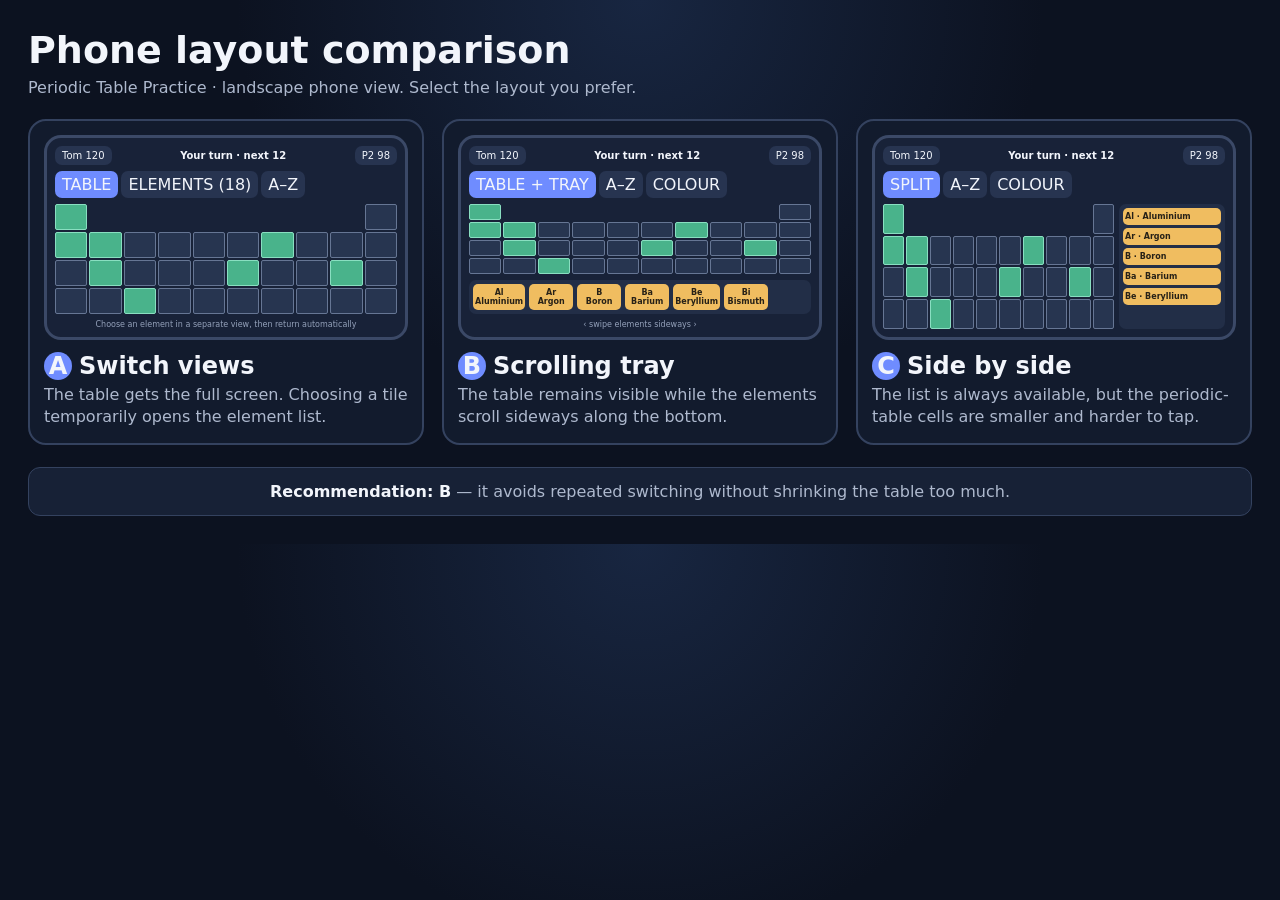
==== design/index.html @ 0b5a7060 "Add reusable design preview page" ====
<!doctype html>
<html lang="en">
<head>
  <meta charset="utf-8">
  <meta name="viewport" content="width=device-width,initial-scale=1">
  <title>Periodic Table Practice — Design Preview</title>
  <style>
    :root{color-scheme:dark;--bg:#0c1220;--panel:#172136;--line:#34425f;--text:#f2f5fb;--muted:#aeb9ce;--accent:#6f8cff;--tile:#f0bd60;--placed:#49b38b}
    *{box-sizing:border-box}body{margin:0;background:radial-gradient(circle at top,#182641,var(--bg) 48%);color:var(--text);font-family:system-ui,-apple-system,Segoe UI,sans-serif}
    main{max-width:1440px;margin:auto;padding:28px}h1{margin:0 0 6px;font-size:clamp(24px,3vw,38px)}.intro{margin:0 0 22px;color:var(--muted)}
    .options{display:grid;grid-template-columns:repeat(3,minmax(260px,1fr));gap:18px}.option{border:2px solid var(--line);border-radius:18px;background:#121b2d;padding:14px;cursor:pointer;transition:.18s transform,.18s border-color,.18s box-shadow}.option:hover{transform:translateY(-2px);border-color:#7183aa}.option.selected{border-color:var(--accent);box-shadow:0 0 0 4px #6f8cff33}.option h2{margin:12px 0 4px}.option p{margin:0;color:var(--muted);line-height:1.4}
    .phone{aspect-ratio:16/9;border:3px solid #3b4967;border-radius:17px;background:#182238;padding:8px;display:flex;flex-direction:column;gap:6px;overflow:hidden}.top{display:flex;justify-content:space-between;align-items:center;font-size:10px}.score,.tab{background:#273450;border-radius:7px;padding:4px 7px}.tabs{display:flex;gap:3px}.tab.on{background:var(--accent)}
    .table{flex:1;min-height:0;display:grid;grid-template-columns:repeat(10,1fr);gap:2px}.cell{border:1px solid #667694;border-radius:2px;background:#273550}.cell.done{background:var(--placed);border-color:#89dfc1}.cell.gap{visibility:hidden}
    .tray{display:flex;gap:4px;overflow:hidden;background:#222e47;border-radius:7px;padding:4px}.tile{flex:0 0 44px;border-radius:5px;background:var(--tile);color:#272117;text-align:center;padding:4px 2px;font-size:8px;font-weight:750}.split{display:grid;grid-template-columns:1fr 31%;gap:5px;flex:1;min-height:0}.list{display:flex;flex-direction:column;gap:3px;overflow:hidden;background:#222e47;border-radius:7px;padding:4px}.list .tile{flex:0 0 auto;text-align:left;width:100%}.hint{text-align:center;color:#94a1ba;font-size:8px}
    .choice{display:inline-grid;place-items:center;width:28px;height:28px;border-radius:50%;background:var(--accent);font-weight:800;margin-right:7px}.result{margin:22px 0 0;padding:14px;border:1px solid var(--line);border-radius:12px;background:var(--panel);text-align:center;color:var(--muted)}.result strong{color:var(--text)}
    @media(max-width:980px){.options{grid-template-columns:1fr}.option{max-width:680px;margin:auto;width:100%}}
    @media (orientation: landscape) and (max-height:500px){main{padding:14px}.phone{min-height:240px}}
    @media(orientation:portrait) and (max-width:700px){body:before{content:"For the intended phone view, rotate your phone to landscape.";display:block;background:#f0bd60;color:#211b12;padding:9px;text-align:center;font-weight:700}main{padding:16px}}
  </style>
</head>
<body>
<main>
  <h1>Phone layout comparison</h1>
  <p class="intro">Periodic Table Practice · landscape phone view. Select the layout you prefer.</p>
  <section class="options">
    <article class="option" data-choice="A" tabindex="0">
      <div class="phone"><div class="top"><span class="score">Tom 120</span><b>Your turn · next 12</b><span class="score">P2 98</span></div><div class="tabs"><span class="tab on">TABLE</span><span class="tab">ELEMENTS (18)</span><span class="tab">A–Z</span></div><div class="table" data-grid></div><div class="hint">Choose an element in a separate view, then return automatically</div></div>
      <h2><span class="choice">A</span>Switch views</h2><p>The table gets the full screen. Choosing a tile temporarily opens the element list.</p>
    </article>
    <article class="option" data-choice="B" tabindex="0">
      <div class="phone"><div class="top"><span class="score">Tom 120</span><b>Your turn · next 12</b><span class="score">P2 98</span></div><div class="tabs"><span class="tab on">TABLE + TRAY</span><span class="tab">A–Z</span><span class="tab">COLOUR</span></div><div class="table" data-grid></div><div class="tray"><span class="tile">Al<br>Aluminium</span><span class="tile">Ar<br>Argon</span><span class="tile">B<br>Boron</span><span class="tile">Ba<br>Barium</span><span class="tile">Be<br>Beryllium</span><span class="tile">Bi<br>Bismuth</span></div><div class="hint">‹ swipe elements sideways ›</div></div>
      <h2><span class="choice">B</span>Scrolling tray</h2><p>The table remains visible while the elements scroll sideways along the bottom.</p>
    </article>
    <article class="option" data-choice="C" tabindex="0">
      <div class="phone"><div class="top"><span class="score">Tom 120</span><b>Your turn · next 12</b><span class="score">P2 98</span></div><div class="tabs"><span class="tab on">SPLIT</span><span class="tab">A–Z</span><span class="tab">COLOUR</span></div><div class="split"><div class="table" data-grid></div><div class="list"><span class="tile">Al · Aluminium</span><span class="tile">Ar · Argon</span><span class="tile">B · Boron</span><span class="tile">Ba · Barium</span><span class="tile">Be · Beryllium</span></div></div></div>
      <h2><span class="choice">C</span>Side by side</h2><p>The list is always available, but the periodic-table cells are smaller and harder to tap.</p>
    </article>
  </section>
  <p class="result" id="result"><strong>Recommendation: B</strong> — it avoids repeated switching without shrinking the table too much.</p>
</main>
<script>
  document.querySelectorAll("[data-grid]").forEach((grid,index)=>{for(let i=0;i<40;i++){const cell=document.createElement("i");cell.className="cell"+([0,10,11,16,21,25,28,32].includes(i)?" done":"")+([1,2,3,4,5,6,7,8].includes(i)?" gap":"");grid.append(cell)}});
  const cards=[...document.querySelectorAll(".option")],result=document.getElementById("result");
  function select(card){cards.forEach(item=>item.classList.remove("selected"));card.classList.add("selected");const choice=card.dataset.choice;localStorage.setItem("periodic-design-phone-layout",choice);result.innerHTML=`Selected: <strong>Option ${choice}</strong>. Tell me the option letter in ChatGPT.`}
  cards.forEach(card=>{card.addEventListener("click",()=>select(card));card.addEventListener("keydown",event=>{if(event.key==="Enter"||event.key===" "){event.preventDefault();select(card)}})});
  const saved=localStorage.getItem("periodic-design-phone-layout"),savedCard=cards.find(card=>card.dataset.choice===saved);if(savedCard)select(savedCard);
</script>
</body>
</html>
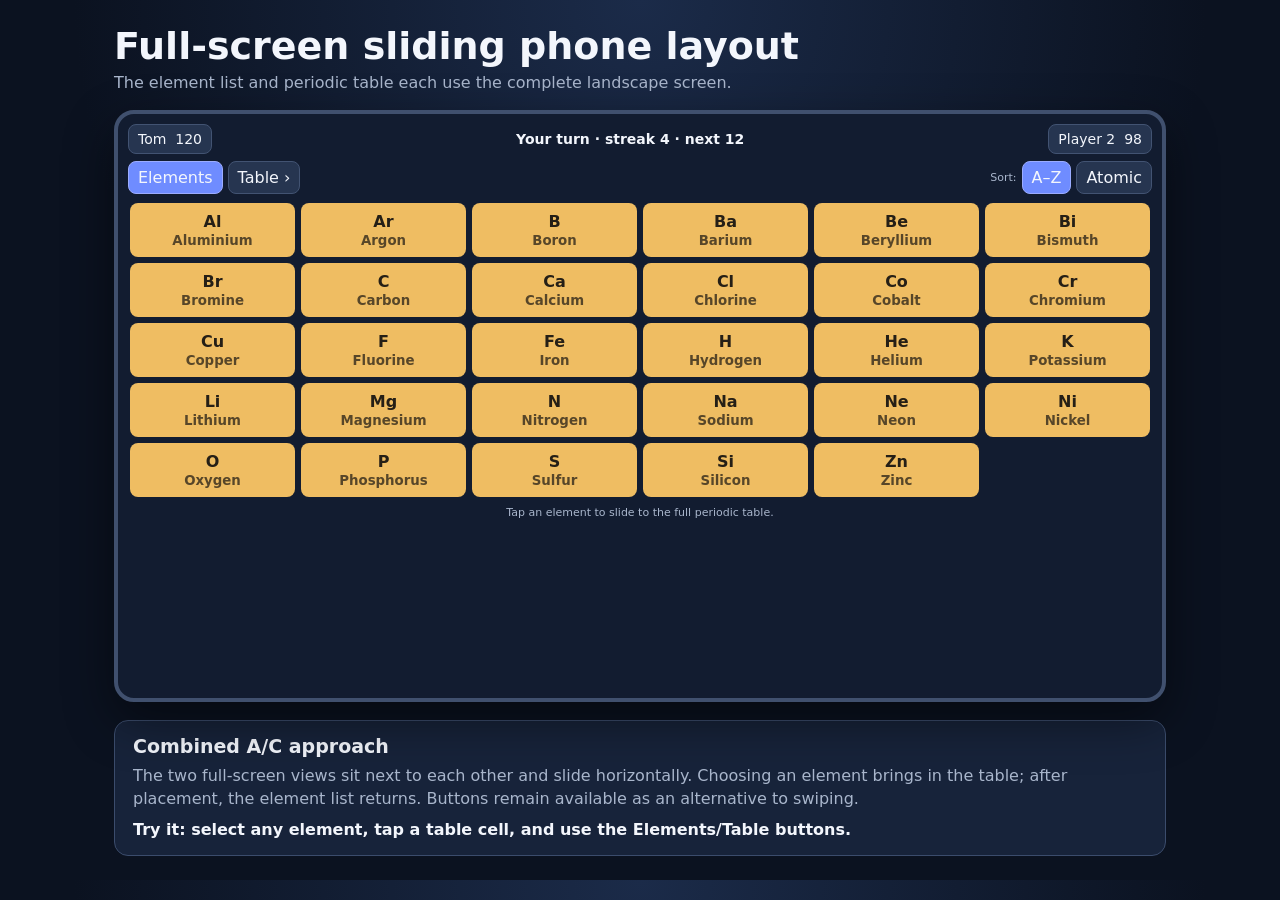
==== commit 5e6dd22a: "Refine phone preview to full-screen sliding views" ====
--- a/design/index.html
+++ b/design/index.html
@@ -3,47 +3,50 @@
 <head>
   <meta charset="utf-8">
   <meta name="viewport" content="width=device-width,initial-scale=1">
-  <title>Periodic Table Practice — Design Preview</title>
+  <title>Periodic Table Practice — Sliding Phone Layout</title>
   <style>
-    :root{color-scheme:dark;--bg:#0c1220;--panel:#172136;--line:#34425f;--text:#f2f5fb;--muted:#aeb9ce;--accent:#6f8cff;--tile:#f0bd60;--placed:#49b38b}
-    *{box-sizing:border-box}body{margin:0;background:radial-gradient(circle at top,#182641,var(--bg) 48%);color:var(--text);font-family:system-ui,-apple-system,Segoe UI,sans-serif}
-    main{max-width:1440px;margin:auto;padding:28px}h1{margin:0 0 6px;font-size:clamp(24px,3vw,38px)}.intro{margin:0 0 22px;color:var(--muted)}
-    .options{display:grid;grid-template-columns:repeat(3,minmax(260px,1fr));gap:18px}.option{border:2px solid var(--line);border-radius:18px;background:#121b2d;padding:14px;cursor:pointer;transition:.18s transform,.18s border-color,.18s box-shadow}.option:hover{transform:translateY(-2px);border-color:#7183aa}.option.selected{border-color:var(--accent);box-shadow:0 0 0 4px #6f8cff33}.option h2{margin:12px 0 4px}.option p{margin:0;color:var(--muted);line-height:1.4}
-    .phone{aspect-ratio:16/9;border:3px solid #3b4967;border-radius:17px;background:#182238;padding:8px;display:flex;flex-direction:column;gap:6px;overflow:hidden}.top{display:flex;justify-content:space-between;align-items:center;font-size:10px}.score,.tab{background:#273450;border-radius:7px;padding:4px 7px}.tabs{display:flex;gap:3px}.tab.on{background:var(--accent)}
-    .table{flex:1;min-height:0;display:grid;grid-template-columns:repeat(10,1fr);gap:2px}.cell{border:1px solid #667694;border-radius:2px;background:#273550}.cell.done{background:var(--placed);border-color:#89dfc1}.cell.gap{visibility:hidden}
-    .tray{display:flex;gap:4px;overflow:hidden;background:#222e47;border-radius:7px;padding:4px}.tile{flex:0 0 44px;border-radius:5px;background:var(--tile);color:#272117;text-align:center;padding:4px 2px;font-size:8px;font-weight:750}.split{display:grid;grid-template-columns:1fr 31%;gap:5px;flex:1;min-height:0}.list{display:flex;flex-direction:column;gap:3px;overflow:hidden;background:#222e47;border-radius:7px;padding:4px}.list .tile{flex:0 0 auto;text-align:left;width:100%}.hint{text-align:center;color:#94a1ba;font-size:8px}
-    .choice{display:inline-grid;place-items:center;width:28px;height:28px;border-radius:50%;background:var(--accent);font-weight:800;margin-right:7px}.result{margin:22px 0 0;padding:14px;border:1px solid var(--line);border-radius:12px;background:var(--panel);text-align:center;color:var(--muted)}.result strong{color:var(--text)}
-    @media(max-width:980px){.options{grid-template-columns:1fr}.option{max-width:680px;margin:auto;width:100%}}
-    @media (orientation: landscape) and (max-height:500px){main{padding:14px}.phone{min-height:240px}}
-    @media(orientation:portrait) and (max-width:700px){body:before{content:"For the intended phone view, rotate your phone to landscape.";display:block;background:#f0bd60;color:#211b12;padding:9px;text-align:center;font-weight:700}main{padding:16px}}
+    :root{color-scheme:dark;--bg:#0b1220;--panel:#17233a;--line:#3b4c6c;--text:#f3f6fc;--muted:#a9b6cc;--accent:#6f8cff;--tile:#efbd62;--placed:#46ae87}
+    *{box-sizing:border-box}body{margin:0;background:radial-gradient(circle at top,#1b2b49,var(--bg) 52%);color:var(--text);font-family:system-ui,-apple-system,Segoe UI,sans-serif}main{max-width:1100px;margin:auto;padding:24px}h1{margin:0 0 5px;font-size:clamp(24px,3vw,38px)}.intro{margin:0 0 18px;color:var(--muted)}
+    .phone{width:100%;aspect-ratio:16/9;min-height:360px;border:4px solid #40506e;border-radius:20px;background:#121c30;overflow:hidden;box-shadow:0 18px 50px #0007;position:relative}.slider{width:200%;height:100%;display:flex;transition:transform .38s cubic-bezier(.25,.8,.25,1)}.slider.table-active{transform:translateX(-50%)}.view{width:50%;height:100%;flex:0 0 50%;padding:10px;display:flex;flex-direction:column;gap:7px}
+    .top{display:flex;align-items:center;justify-content:space-between;gap:6px;font-size:clamp(9px,1.4vw,14px)}.score,.control{background:#263550;border:1px solid #425372;border-radius:8px;padding:6px 9px;color:var(--text)}button{font:inherit;cursor:pointer}.control.active{background:var(--accent);border-color:#9bacff}.turn{font-weight:750;text-align:center}.toolbar{display:flex;justify-content:space-between;gap:6px}.toolbar>div{display:flex;gap:5px}.label{color:var(--muted);font-size:11px;align-self:center}
+    .elements{display:grid;grid-template-columns:repeat(6,1fr);gap:6px;overflow:auto;min-height:0;padding:2px}.element{border:0;border-radius:8px;background:var(--tile);color:#251f16;padding:8px 4px;min-height:54px;font-weight:750}.element small{display:block;font-weight:600;opacity:.75;margin-top:2px}.element:hover{filter:brightness(1.08)}
+    .periodic{flex:1;min-height:0;display:grid;grid-template-columns:repeat(18,1fr);grid-template-rows:repeat(7,1fr);gap:3px}.cell{min-width:0;border:1px solid #647693;border-radius:4px;background:#253650;color:#d9e1ef;font-size:clamp(7px,1vw,12px);font-weight:750;display:grid;place-items:center;cursor:pointer}.cell:hover{border-color:#fff;background:#33496c}.cell.done{background:var(--placed);border-color:#7bddb9}.cell.gap{visibility:hidden}.selected-element{display:flex;align-items:center;justify-content:center;gap:8px;background:#273650;border:1px solid #506181;border-radius:8px;padding:6px;font-size:clamp(10px,1.4vw,14px)}.selected-element strong{color:#ffd986}.message{text-align:center;color:var(--muted);font-size:11px;min-height:16px}
+    .notes{margin-top:18px;background:var(--panel);border:1px solid var(--line);border-radius:14px;padding:14px 18px}.notes h2{margin:0 0 7px;font-size:19px}.notes p{margin:0;color:var(--muted);line-height:1.45}.try{color:var(--text)!important;margin-top:8px!important;font-weight:700}
+    @media (orientation: landscape) and (max-height:500px){main{padding:8px}.phone{height:calc(100vh - 16px);min-height:0;aspect-ratio:auto}.notes,h1,.intro{display:none}.elements{grid-template-columns:repeat(8,1fr)}}
+    @media(orientation:portrait) and (max-width:700px){body:before{content:"Rotate your phone to landscape to try the full-screen layout.";display:block;background:var(--tile);color:#241e15;padding:9px;text-align:center;font-weight:750}main{padding:14px}.phone{min-height:300px}.elements{grid-template-columns:repeat(4,1fr)}}
   </style>
 </head>
 <body>
 <main>
-  <h1>Phone layout comparison</h1>
-  <p class="intro">Periodic Table Practice · landscape phone view. Select the layout you prefer.</p>
-  <section class="options">
-    <article class="option" data-choice="A" tabindex="0">
-      <div class="phone"><div class="top"><span class="score">Tom 120</span><b>Your turn · next 12</b><span class="score">P2 98</span></div><div class="tabs"><span class="tab on">TABLE</span><span class="tab">ELEMENTS (18)</span><span class="tab">A–Z</span></div><div class="table" data-grid></div><div class="hint">Choose an element in a separate view, then return automatically</div></div>
-      <h2><span class="choice">A</span>Switch views</h2><p>The table gets the full screen. Choosing a tile temporarily opens the element list.</p>
-    </article>
-    <article class="option" data-choice="B" tabindex="0">
-      <div class="phone"><div class="top"><span class="score">Tom 120</span><b>Your turn · next 12</b><span class="score">P2 98</span></div><div class="tabs"><span class="tab on">TABLE + TRAY</span><span class="tab">A–Z</span><span class="tab">COLOUR</span></div><div class="table" data-grid></div><div class="tray"><span class="tile">Al<br>Aluminium</span><span class="tile">Ar<br>Argon</span><span class="tile">B<br>Boron</span><span class="tile">Ba<br>Barium</span><span class="tile">Be<br>Beryllium</span><span class="tile">Bi<br>Bismuth</span></div><div class="hint">‹ swipe elements sideways ›</div></div>
-      <h2><span class="choice">B</span>Scrolling tray</h2><p>The table remains visible while the elements scroll sideways along the bottom.</p>
-    </article>
-    <article class="option" data-choice="C" tabindex="0">
-      <div class="phone"><div class="top"><span class="score">Tom 120</span><b>Your turn · next 12</b><span class="score">P2 98</span></div><div class="tabs"><span class="tab on">SPLIT</span><span class="tab">A–Z</span><span class="tab">COLOUR</span></div><div class="split"><div class="table" data-grid></div><div class="list"><span class="tile">Al · Aluminium</span><span class="tile">Ar · Argon</span><span class="tile">B · Boron</span><span class="tile">Ba · Barium</span><span class="tile">Be · Beryllium</span></div></div></div>
-      <h2><span class="choice">C</span>Side by side</h2><p>The list is always available, but the periodic-table cells are smaller and harder to tap.</p>
-    </article>
+  <h1>Full-screen sliding phone layout</h1>
+  <p class="intro">The element list and periodic table each use the complete landscape screen.</p>
+  <section class="phone">
+    <div class="slider" id="slider">
+      <section class="view" data-view="elements">
+        <header class="top"><span class="score">Tom&nbsp; 120</span><span class="turn">Your turn · streak 4 · next 12</span><span class="score">Player 2&nbsp; 98</span></header>
+        <nav class="toolbar"><div><button class="control active" type="button">Elements</button><button class="control" type="button" onclick="showView('table')">Table ›</button></div><div><span class="label">Sort:</span><button class="control active" type="button">A–Z</button><button class="control" type="button">Atomic</button></div></nav>
+        <div class="elements" id="elements"></div>
+        <div class="message">Tap an element to slide to the full periodic table.</div>
+      </section>
+      <section class="view" data-view="table">
+        <header class="top"><span class="score">Tom&nbsp; 120</span><span class="turn">Your turn · streak 4 · next 12</span><span class="score">Player 2&nbsp; 98</span></header>
+        <nav class="toolbar"><div><button class="control" type="button" onclick="showView('elements')">‹ Elements</button><button class="control active" type="button">Table</button></div><div><span class="label">Swipe either way</span></div></nav>
+        <div class="selected-element">Place: <strong id="selected-element">Al · Aluminium</strong></div>
+        <div class="periodic" id="periodic"></div>
+        <div class="message" id="message">Tap a position. A correct answer slides back to Elements.</div>
+      </section>
+    </div>
   </section>
-  <p class="result" id="result"><strong>Recommendation: B</strong> — it avoids repeated switching without shrinking the table too much.</p>
+  <section class="notes"><h2>Combined A/C approach</h2><p>The two full-screen views sit next to each other and slide horizontally. Choosing an element brings in the table; after placement, the element list returns. Buttons remain available as an alternative to swiping.</p><p class="try">Try it: select any element, tap a table cell, and use the Elements/Table buttons.</p></section>
 </main>
 <script>
-  document.querySelectorAll("[data-grid]").forEach((grid,index)=>{for(let i=0;i<40;i++){const cell=document.createElement("i");cell.className="cell"+([0,10,11,16,21,25,28,32].includes(i)?" done":"")+([1,2,3,4,5,6,7,8].includes(i)?" gap":"");grid.append(cell)}});
-  const cards=[...document.querySelectorAll(".option")],result=document.getElementById("result");
-  function select(card){cards.forEach(item=>item.classList.remove("selected"));card.classList.add("selected");const choice=card.dataset.choice;localStorage.setItem("periodic-design-phone-layout",choice);result.innerHTML=`Selected: <strong>Option ${choice}</strong>. Tell me the option letter in ChatGPT.`}
-  cards.forEach(card=>{card.addEventListener("click",()=>select(card));card.addEventListener("keydown",event=>{if(event.key==="Enter"||event.key===" "){event.preventDefault();select(card)}})});
-  const saved=localStorage.getItem("periodic-design-phone-layout"),savedCard=cards.find(card=>card.dataset.choice===saved);if(savedCard)select(savedCard);
+  const slider=document.getElementById("slider"),selectedLabel=document.getElementById("selected-element"),message=document.getElementById("message");
+  const elementNames=["Al · Aluminium","Ar · Argon","B · Boron","Ba · Barium","Be · Beryllium","Bi · Bismuth","Br · Bromine","C · Carbon","Ca · Calcium","Cl · Chlorine","Co · Cobalt","Cr · Chromium","Cu · Copper","F · Fluorine","Fe · Iron","H · Hydrogen","He · Helium","K · Potassium","Li · Lithium","Mg · Magnesium","N · Nitrogen","Na · Sodium","Ne · Neon","Ni · Nickel","O · Oxygen","P · Phosphorus","S · Sulfur","Si · Silicon","Zn · Zinc"];
+  function showView(view){slider.classList.toggle("table-active",view==="table");message.textContent="Tap a position. A correct answer slides back to Elements."}
+  function selectElement(name){selectedLabel.textContent=name;showView("table")}
+  const elements=document.getElementById("elements");elementNames.forEach(name=>{const [symbol,label]=name.split(" · "),button=document.createElement("button");button.className="element";button.innerHTML=`${symbol}<small>${label}</small>`;button.onclick=()=>selectElement(name);elements.append(button)});
+  const periodic=document.getElementById("periodic");for(let row=0;row<7;row++){for(let column=0;column<18;column++){const cell=document.createElement("button"),edge=column<2||column>11||row>1,gap=!edge;cell.className="cell"+(gap?" gap":"")+([0,18,19,35,36,53,72,89,106].includes(row*18+column)?" done":"");cell.textContent=gap?"":row*18+column+1;cell.onclick=()=>{message.textContent="Correct · +12";cell.classList.add("done");setTimeout(()=>showView("elements"),650)};periodic.append(cell)}}
+  let startX=0;slider.addEventListener("touchstart",event=>startX=event.touches[0].clientX,{passive:true});slider.addEventListener("touchend",event=>{const distance=event.changedTouches[0].clientX-startX;if(Math.abs(distance)>55)showView(distance<0?"table":"elements")},{passive:true});
 </script>
 </body>
 </html>
